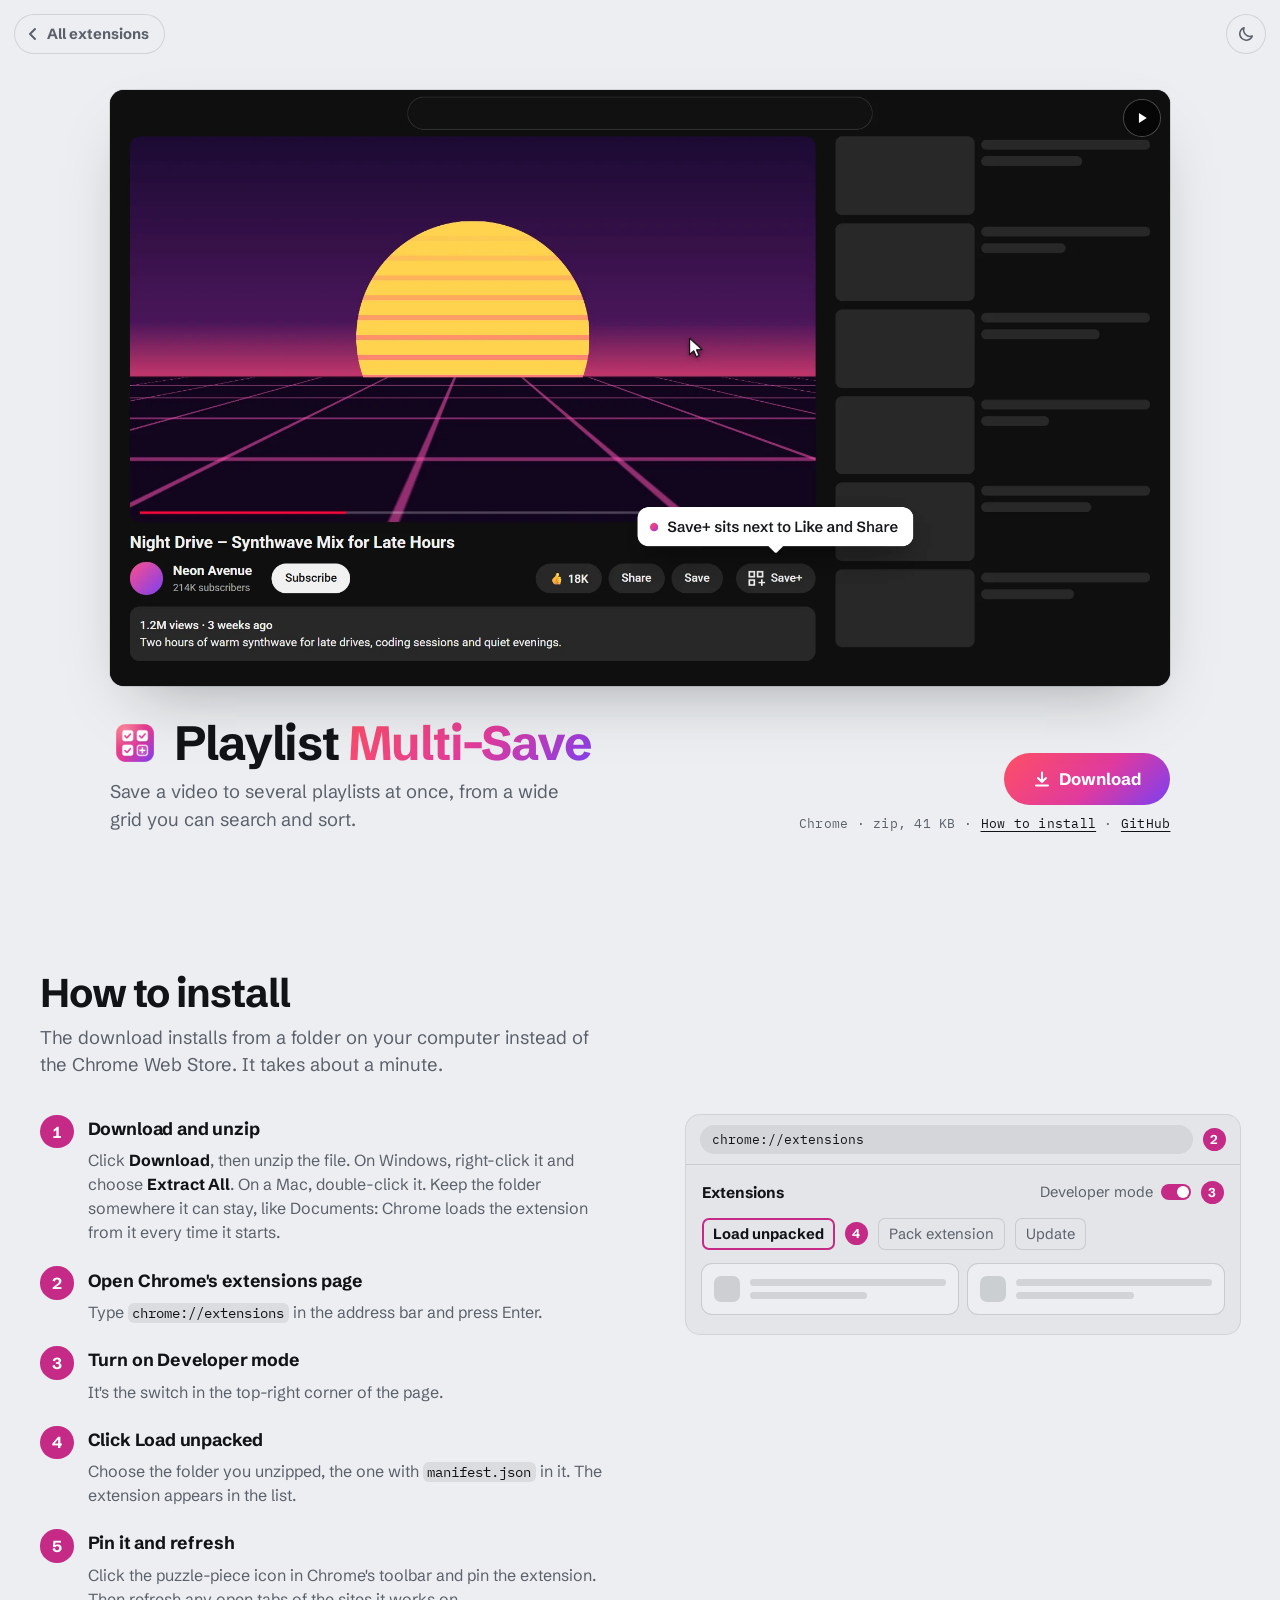
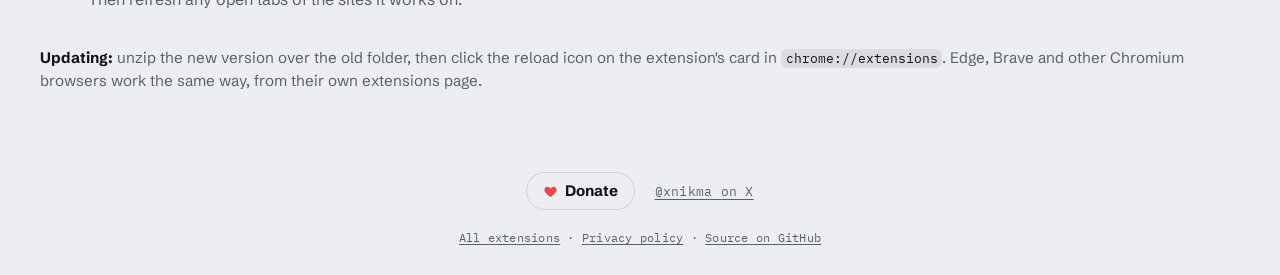
==== site/index.html @ 07debf6e "Playlist Multi-Save Co-Authored-By: Claude Opus 5.5 <noreply@anthropic.com>" ====
<!doctype html>
<html lang="en">
<head>
<meta charset="utf-8">
<meta name="viewport" content="width=device-width, initial-scale=1, viewport-fit=cover">
<title>Playlist Multi-Save</title>
<meta name="description" content="A Chrome extension that saves a YouTube video to several playlists at once.">
<link rel="icon" href="icon.png">
<link rel="preconnect" href="https://fonts.googleapis.com">
<link rel="preconnect" href="https://fonts.gstatic.com" crossorigin>
<link rel="stylesheet" href="https://fonts.googleapis.com/css2?family=IBM+Plex+Mono:wght@400;500&family=Schibsted+Grotesk:wght@400;700&display=swap">
<style>
  /* Same layout as the other extension pages: the first screen is the demo video, with a caption
     line under it (name and description on the left, the download on the right). The install
     tutorial follows below; build.ps1 in ../extensions-site fills it in between its markers. */
  :root {
    --bg: #eceef1;
    --fg: #111317;
    --muted: #5b616b;
    --frame: rgba(17, 19, 23, 0.12);
    --shadow: rgba(17, 19, 23, 0.35);
    --brand: linear-gradient(135deg, #ff4f64 0%, #e03a9e 55%, #7b3ff2 100%); /* the extension's logo */
    --on-accent: #ffffff;
    --font-display: "Schibsted Grotesk", "Segoe UI", system-ui, sans-serif;
    --font-mono: "IBM Plex Mono", ui-monospace, Consolas, monospace;
  }

  @media (prefers-color-scheme: dark) {
    :root:not([data-theme="light"]) {
      --bg: #0e0f11;
      --fg: #ececee;
      --muted: #9196a0;
      --frame: rgba(255, 255, 255, 0.09);
      --shadow: rgba(0, 0, 0, 0.6);
      color-scheme: dark;
    }
  }

  :root[data-theme="dark"] {
    --bg: #0e0f11;
    --fg: #ececee;
    --muted: #9196a0;
    --frame: rgba(255, 255, 255, 0.09);
    --shadow: rgba(0, 0, 0, 0.6);
    color-scheme: dark;
  }

  * {
    box-sizing: border-box;
  }

  @media (prefers-reduced-motion: no-preference) {
    html {
      scroll-behavior: smooth;
    }
  }

  body {
    --install-accent: #c42a86; /* the logo's pink, dark enough for white numbers */
    --install-on-accent: #ffffff;
    margin: 0;
    padding-left: max(16px, env(safe-area-inset-left, 0px));
    padding-right: max(16px, env(safe-area-inset-right, 0px));
    background: var(--bg);
    color: var(--fg);
    font: 400 1rem/1.5 var(--font-display);
  }

  main {
    display: grid;
    align-content: center;
    gap: clamp(20px, 3.5vh, 36px);
    min-height: 100svh;
    margin: 0 auto;
    padding-block: 68px clamp(20px, 5vh, 56px);
    /* Wide, but never so tall that the caption drops below the fold (16:9 video). */
    width: min(1200px, 100%, calc((100svh - 19rem) * 1.78));
    min-width: min(100%, 320px);
  }

  .stage {
    position: relative;
  }

  .shot {
    display: block;
    width: 100%;
    max-width: 100%;
    height: auto;
    border-radius: 14px;
    background: #0f0f0f;
    box-shadow: 0 0 0 1px var(--frame), 0 28px 64px -28px var(--shadow);
  }

  /* Pause / play for the looping demo: in the top corner, clear of the demo's own buttons. With a
     mouse it shows on hover or keyboard focus, and stays visible while the demo is paused. */
  .pause {
    position: absolute;
    top: 10px;
    right: 10px;
    display: grid;
    place-items: center;
    width: 36px;
    height: 36px;
    padding: 0;
    border: 0;
    border-radius: 50%;
    background: rgba(0, 0, 0, 0.6);
    box-shadow: 0 0 0 1px rgba(255, 255, 255, 0.25);
    color: #ffffff;
    cursor: pointer;
    opacity: 0;
    transition: opacity 0.15s;
  }

  .stage:hover .pause,
  .pause:focus-visible,
  .pause[data-state="paused"] {
    opacity: 1;
  }

  @media (hover: none) {
    .pause {
      opacity: 0.85;
    }
  }

  .pause:focus-visible {
    outline: 3px solid #ffffff;
    outline-offset: 2px;
  }

  .pause .play,
  .pause[data-state="paused"] .bars {
    display: none;
  }

  .pause[data-state="paused"] .play {
    display: block;
  }

  .caption {
    display: flex;
    flex-wrap: wrap;
    align-items: flex-end;
    justify-content: space-between;
    gap: 20px 40px;
  }

  .caption > div {
    min-width: 0;
  }

  h1 {
    margin: 0;
    font-size: clamp(1.9rem, 1.3rem + 2.2vw, 3rem);
    font-weight: 700;
    line-height: 1.05;
    letter-spacing: -0.025em;
    text-wrap: balance;
  }

  .multi {
    background: var(--brand);
    -webkit-background-clip: text;
    background-clip: text;
    color: transparent;
  }

  /* The extension's icon, sized to the name. */
  h1 .logo {
    display: inline-block;
    width: 1.05em;
    height: 1.05em;
    margin-right: 0.3em;
    vertical-align: -0.17em;
  }

  .lede {
    max-width: 44ch;
    margin: 0.6rem 0 0;
    color: var(--muted);
    font-size: clamp(1rem, 0.95rem + 0.3vw, 1.15rem);
    text-wrap: pretty;
  }

  .get {
    display: flex;
    flex-direction: column;
    align-items: flex-end;
    gap: 0.55rem;
  }

  .download {
    display: inline-flex;
    align-items: center;
    justify-content: center;
    gap: 0.5em;
    padding: 0.8em 1.7em;
    border-radius: 999px;
    background: var(--brand);
    color: var(--on-accent);
    font-size: 1.05rem;
    font-weight: 700;
    text-decoration: none;
    transition: filter 0.15s;
  }

  .download:hover {
    filter: brightness(1.1);
  }

  .download:focus-visible {
    outline: 3px solid var(--fg);
    outline-offset: 3px;
  }

  .meta {
    margin: 0;
    color: var(--muted);
    font-family: var(--font-mono);
    font-size: 0.8rem;
    letter-spacing: 0.02em;
  }

  .meta a {
    color: var(--fg);
    text-underline-offset: 0.2em;
    white-space: nowrap;
  }

  @media (max-width: 640px) {
    /* No need to fit one screen on a phone: the tutorial simply follows. */
    main {
      min-height: 0;
    }

    .caption {
      flex-direction: column;
      align-items: stretch;
    }

    .get {
      align-items: stretch;
      text-align: center;
    }
  }

  @media (prefers-reduced-motion: reduce) {
    .download,
    .pause {
      transition: none;
    }
  }
</style>
<!-- install-style -->
<style>
  /* How to install: shared by the hub, every extension page and install.html. Pages can set
     --install-accent and --install-on-accent to their own colour. */
  .install {
    width: min(1200px, 100%);
    margin: 0 auto;
    padding-block: clamp(40px, 8vh, 88px);
  }

  .install h2 {
    margin: 0;
    font-size: clamp(1.7rem, 1.2rem + 1.8vw, 2.5rem);
    font-weight: 700;
    line-height: 1.05;
    letter-spacing: -0.025em;
  }

  .install-lede {
    max-width: 52ch;
    margin: 0.6rem 0 0;
    color: var(--muted);
    font-size: clamp(1rem, 0.95rem + 0.3vw, 1.15rem);
    text-wrap: pretty;
  }

  .install-body {
    display: grid;
    grid-template-columns: minmax(0, 1.05fr) minmax(0, 1fr);
    gap: clamp(28px, 5vw, 64px);
    align-items: start;
    margin-top: clamp(24px, 4vh, 40px);
  }

  .install-steps {
    display: grid;
    gap: 22px;
    margin: 0;
    padding: 0;
    list-style: none;
    counter-reset: install-step;
  }

  .install-steps li {
    display: grid;
    grid-template-columns: 2.1rem minmax(0, 1fr);
    column-gap: 14px;
    counter-increment: install-step;
  }

  .install-steps li::before {
    content: counter(install-step);
    display: grid;
    place-items: center;
    width: 2.1rem;
    height: 2.1rem;
    border-radius: 50%;
    background: var(--install-accent, var(--fg));
    color: var(--install-on-accent, var(--bg));
    font-weight: 700;
    font-variant-numeric: tabular-nums;
  }

  .install h3 {
    margin: 0.2rem 0 0.15rem;
    font-size: 1.1rem;
    line-height: 1.3;
    letter-spacing: -0.01em;
  }

  .install-steps p,
  .install-note p,
  .install-more {
    margin: 0;
    color: var(--muted);
    text-wrap: pretty;
  }

  .install-steps li > :not(h3) {
    grid-column: 2;
  }

  .install b {
    color: var(--fg);
    font-weight: 700;
  }

  .install code {
    padding: 0.08em 0.35em;
    border-radius: 6px;
    background: color-mix(in srgb, var(--fg) 8%, transparent);
    color: var(--fg);
    font-family: var(--font-mono);
    font-size: 0.86em;
    overflow-wrap: anywhere;
  }

  .install-side {
    display: grid;
    gap: 20px;
  }

  /* A sketch of Chrome's extensions page with the numbered spots from the steps. */
  .install-figure {
    margin: 0;
    border-radius: 14px;
    background: color-mix(in srgb, var(--fg) 4%, var(--bg));
    box-shadow: 0 0 0 1px var(--frame);
    overflow: hidden;
    font-size: 0.92rem;
  }

  .fig-bar {
    display: flex;
    align-items: center;
    gap: 10px;
    padding: 10px 14px;
    border-bottom: 1px solid var(--frame);
  }

  .fig-url {
    flex: 1;
    min-width: 0;
    padding: 5px 12px;
    border-radius: 999px;
    background: color-mix(in srgb, var(--fg) 7%, transparent);
    font-family: var(--font-mono);
    font-size: 0.85em;
  }

  .fig-page {
    display: grid;
    gap: 14px;
    padding: 16px 16px 20px;
  }

  .fig-row {
    display: flex;
    flex-wrap: wrap;
    align-items: center;
    gap: 8px 10px;
  }

  .fig-title {
    margin-right: auto;
    font-weight: 700;
    font-size: 1.05em;
  }

  .fig-dev {
    display: inline-flex;
    align-items: center;
    gap: 8px;
    color: var(--muted);
  }

  .fig-switch {
    position: relative;
    width: 30px;
    height: 16px;
    border-radius: 999px;
    background: var(--install-accent, var(--fg));
  }

  .fig-switch::after {
    content: "";
    position: absolute;
    top: 2px;
    right: 2px;
    width: 12px;
    height: 12px;
    border-radius: 50%;
    background: var(--install-on-accent, var(--bg));
  }

  .fig-btn {
    padding: 5px 11px;
    border-radius: 7px;
    box-shadow: inset 0 0 0 1px var(--frame);
    color: var(--muted);
    white-space: nowrap;
  }

  .fig-btn.is-hot {
    box-shadow: inset 0 0 0 2px var(--install-accent, var(--fg));
    color: var(--fg);
    font-weight: 700;
  }

  .fig-num {
    display: inline-grid;
    flex: none;
    place-items: center;
    width: 1.45rem;
    height: 1.45rem;
    border-radius: 50%;
    background: var(--install-accent, var(--fg));
    color: var(--install-on-accent, var(--bg));
    font-size: 0.8rem;
    font-weight: 700;
  }

  .fig-cards {
    display: grid;
    grid-template-columns: repeat(2, minmax(0, 1fr));
    gap: 10px;
  }

  .fig-card {
    display: flex;
    align-items: center;
    gap: 10px;
    padding: 12px;
    border-radius: 10px;
    background: var(--bg);
    box-shadow: 0 0 0 1px var(--frame);
  }

  .fig-card i {
    flex: none;
    width: 26px;
    height: 26px;
    border-radius: 7px;
    background: color-mix(in srgb, var(--fg) 14%, transparent);
  }

  .fig-card span {
    flex: 1;
    display: grid;
    gap: 6px;
  }

  .fig-card span::before,
  .fig-card span::after {
    content: "";
    height: 7px;
    border-radius: 4px;
    background: color-mix(in srgb, var(--fg) 12%, transparent);
  }

  .fig-card span::after {
    width: 60%;
  }

  .install-note {
    padding: 18px 20px;
    border-radius: 14px;
    box-shadow: inset 0 0 0 1px var(--frame);
  }

  .install-note h3 {
    margin-top: 0;
  }

  .install-note p + p,
  .install-note pre + p {
    margin-top: 0.6rem;
  }

  .install-note pre {
    margin: 0.7rem 0 0;
    padding: 10px 12px;
    border-radius: 9px;
    background: color-mix(in srgb, var(--fg) 7%, transparent);
    font-size: 0.95rem;
    white-space: pre-wrap;
  }

  .install-note pre code {
    padding: 0;
    background: none;
  }

  .install-more {
    margin-top: clamp(24px, 4vh, 36px);
    font-size: 0.95rem;
  }

  /* An extension's own page only needs the MP3 Cutter note when it's that page. */
  [data-extension]:not([data-extension="mp3-cutter"]) .for-mp3-cutter {
    display: none;
  }

  @media (max-width: 860px) {
    .install-body {
      grid-template-columns: minmax(0, 1fr);
    }
  }
</style>
<!-- /install-style -->
<!-- shared-head -->
<style>
  /* Shared by every page: the light / dark switch in the top-right corner, the "All extensions"
     back button in the top-left corner (every page but the hub) and the links at the bottom.
     They're written once, in the hub's index.html, and build.ps1 copies them into the other
     pages (the back button's and page links' markup is in each page, as their addresses differ). Until a visitor picks a theme, pages follow the system setting; the choice is
     remembered for the whole site. */
  .theme-toggle {
    position: absolute;
    top: max(14px, env(safe-area-inset-top, 0px));
    right: max(14px, env(safe-area-inset-right, 0px));
    z-index: 2;
    display: grid;
    place-items: center;
    width: 40px;
    height: 40px;
    padding: 0;
    border: 0;
    border-radius: 50%;
    background: transparent;
    box-shadow: inset 0 0 0 1px var(--frame);
    color: var(--muted);
    cursor: pointer;
    transition: color 0.15s, background-color 0.15s;
  }

  .theme-toggle:hover {
    background: color-mix(in srgb, var(--fg) 7%, transparent);
    color: var(--fg);
  }

  .theme-toggle:focus-visible {
    outline: 3px solid var(--fg);
    outline-offset: 2px;
  }

  .theme-toggle .theme-sun,
  .theme-toggle[data-mode="dark"] .theme-moon {
    display: none;
  }

  .theme-toggle[data-mode="dark"] .theme-sun {
    display: block;
  }


  .back-link {
    position: absolute;
    top: max(14px, env(safe-area-inset-top, 0px));
    left: max(14px, env(safe-area-inset-left, 0px));
    z-index: 2;
    display: inline-flex;
    align-items: center;
    gap: 0.4em;
    height: 40px;
    padding: 0 16px 0 11px;
    border-radius: 999px;
    box-shadow: inset 0 0 0 1px var(--frame);
    color: var(--muted);
    font: 700 0.92rem/1 var(--font-display);
    text-decoration: none;
    transition: color 0.15s, background-color 0.15s;
  }

  .back-link:hover {
    background: color-mix(in srgb, var(--fg) 7%, transparent);
    color: var(--fg);
  }

  .back-link:focus-visible {
    outline: 3px solid var(--fg);
    outline-offset: 2px;
  }

  /* The links at the bottom of every page: the shared ones, then the page's own. */
  .site-links {
    display: flex;
    flex-wrap: wrap;
    align-items: center;
    justify-content: center;
    gap: 12px 20px;
    margin: 0;
    padding: 8px 0 18px;
    color: var(--muted);
    font-family: var(--font-mono);
    font-size: 0.8rem;
    letter-spacing: 0.02em;
  }

  .site-links a {
    color: inherit;
    text-underline-offset: 0.2em;
  }

  .site-links a:hover {
    color: var(--fg);
  }

  .site-links .site-donate {
    display: inline-flex;
    align-items: center;
    gap: 0.45em;
    padding: 0.5em 1.1em;
    border-radius: 999px;
    box-shadow: inset 0 0 0 1px var(--frame);
    color: var(--fg);
    font-family: var(--font-display);
    font-size: 0.95rem;
    font-weight: 700;
    letter-spacing: 0;
    text-decoration: none;
  }

  .site-links .site-donate:hover {
    background: color-mix(in srgb, var(--fg) 7%, transparent);
  }

  .site-links .site-donate[hidden] {
    display: none;
  }

  .footer-links {
    margin: 0;
    padding: 0 0 28px;
    color: var(--muted);
    font-family: var(--font-mono);
    font-size: 0.78rem;
    letter-spacing: 0.02em;
    text-align: center;
  }

  .footer-links a {
    color: inherit;
    text-underline-offset: 0.2em;
  }

  .footer-links a:hover {
    color: var(--fg);
  }

  .site-donate svg {
    color: #e5484d;
  }

  .site-links a:focus-visible {
    outline: 3px solid var(--fg);
    outline-offset: 3px;
    border-radius: 4px;
  }

  @media (prefers-reduced-motion: reduce) {
    .theme-toggle,
    .back-link {
      transition: none;
    }
  }
</style>
<script>
  // The visitor's saved choice goes on before the page is drawn, so it doesn't flash.
  try {
    const theme = localStorage.getItem('theme');
    if (theme === 'light' || theme === 'dark') document.documentElement.dataset.theme = theme;
  } catch {}
</script>
<!-- /shared-head -->
</head>
<body data-extension="multi-save">
  <!-- theme-button -->
  <button class="theme-toggle" type="button" aria-label="Switch to dark mode" title="Switch to dark mode">
    <svg class="theme-moon" width="18" height="18" viewBox="0 0 24 24" aria-hidden="true"><path d="M20.4 14.6A8.6 8.6 0 0 1 9.4 3.6a8.6 8.6 0 1 0 11 11Z" fill="none" stroke="currentColor" stroke-width="2" stroke-linejoin="round"/></svg>
    <svg class="theme-sun" width="18" height="18" viewBox="0 0 24 24" aria-hidden="true"><circle cx="12" cy="12" r="4.2" fill="none" stroke="currentColor" stroke-width="2"/><path d="M12 2.5v2.2M12 19.3v2.2M2.5 12h2.2M19.3 12h2.2M5.3 5.3l1.6 1.6M17.1 17.1l1.6 1.6M5.3 18.7l1.6-1.6M17.1 6.9l1.6-1.6" fill="none" stroke="currentColor" stroke-width="2" stroke-linecap="round"/></svg>
  </button>
  <script>
    (() => {
      const button = document.querySelector('.theme-toggle');
      const system = matchMedia('(prefers-color-scheme: dark)');
      const current = () => document.documentElement.dataset.theme || (system.matches ? 'dark' : 'light');
      const sync = () => {
        const dark = current() === 'dark';
        const label = dark ? 'Switch to light mode' : 'Switch to dark mode';
        button.dataset.mode = dark ? 'dark' : 'light';
        button.setAttribute('aria-label', label);
        button.title = label;
      };
      button.addEventListener('click', () => {
        const next = current() === 'dark' ? 'light' : 'dark';
        document.documentElement.dataset.theme = next;
        try {
          localStorage.setItem('theme', next);
        } catch {}
        sync();
      });
      system.addEventListener('change', sync);
      sync();
    })();
  </script>
  <!-- /theme-button -->
  <a class="back-link" href="../"><svg width="16" height="16" viewBox="0 0 16 16" aria-hidden="true"><path d="M10 3 5 8l5 5" fill="none" stroke="currentColor" stroke-width="2" stroke-linecap="round" stroke-linejoin="round"/></svg>All extensions</a>

  <main>
    <div class="stage">
      <video class="shot" width="1920" height="1080" poster="poster.webp" autoplay muted loop playsinline preload="auto"
             aria-label="Demo: on a YouTube video, Save+ opens a grid of all your playlists. Three are ticked, the grid is sorted by name, resized, switched to a compact list and searched, and Save adds the video to all three at once.">
        <source src="demo.mp4" type="video/mp4">
      </video>
      <button class="pause" type="button" data-state="playing" aria-label="Pause the demo">
        <svg class="bars" width="14" height="14" viewBox="0 0 16 16" aria-hidden="true"><path d="M4 2.5h2.6v11H4zM9.4 2.5H12v11H9.4z" fill="currentColor"/></svg>
        <svg class="play" width="14" height="14" viewBox="0 0 16 16" aria-hidden="true"><path d="M4.5 2.4v11.2L13.4 8z" fill="currentColor"/></svg>
      </button>
    </div>
    <div class="caption">
      <div>
        <h1><img class="logo" src="icon.png" width="128" height="128" alt="">Playlist <span class="multi">Multi-Save</span></h1>
        <p class="lede">Save a video to several playlists at once, from a wide grid you can search and sort.</p>
      </div>
      <div class="get">
        <a class="download" href="playlist-multi-save.zip" download>
          <svg width="18" height="18" viewBox="0 0 18 18" aria-hidden="true">
            <path d="M9 2.5v9M5 8l4 4 4-4M3 15.5h12" fill="none" stroke="currentColor" stroke-width="2" stroke-linecap="round" stroke-linejoin="round"/>
          </svg>
          Download
        </a>
        <p class="meta">Chrome · zip, 41 KB · <a href="#install">How to install</a> · <a href="https://github.com/lewandowski1/Youtube-Multi-Playlist-Saver">GitHub</a></p>
      </div>
    </div>
  </main>

  <!-- install -->
  <section class="install" id="install" aria-labelledby="install-title">
    <h2 id="install-title">How to install</h2>
    <p class="install-lede">The download installs from a folder on your computer instead of the Chrome Web Store. It takes about a minute.</p>

    <div class="install-body">
      <ol class="install-steps">
        <li>
          <h3>Download and unzip</h3>
          <p>Click <b>Download</b>, then unzip the file. On Windows, right-click it and choose <b>Extract All</b>. On a Mac, double-click it. Keep the folder somewhere it can stay, like Documents: Chrome loads the extension from it every time it starts.</p>
        </li>
        <li>
          <h3>Open Chrome's extensions page</h3>
          <p>Type <code>chrome://extensions</code> in the address bar and press Enter.</p>
        </li>
        <li>
          <h3>Turn on Developer mode</h3>
          <p>It's the switch in the top-right corner of the page.</p>
        </li>
        <li>
          <h3>Click Load unpacked</h3>
          <p>Choose the folder you unzipped, the one with <code>manifest.json</code> in it. The extension appears in the list.</p>
        </li>
        <li>
          <h3>Pin it and refresh</h3>
          <p>Click the puzzle-piece icon in Chrome's toolbar and pin the extension. Then refresh any open tabs of the sites it works on.</p>
        </li>
      </ol>

      <div class="install-side">
        <figure class="install-figure" aria-hidden="true">
          <div class="fig-bar"><span class="fig-url">chrome://extensions</span><span class="fig-num">2</span></div>
          <div class="fig-page">
            <div class="fig-row"><span class="fig-title">Extensions</span><span class="fig-dev">Developer mode <span class="fig-switch"></span></span><span class="fig-num">3</span></div>
            <div class="fig-row"><span class="fig-btn is-hot">Load unpacked</span><span class="fig-num">4</span><span class="fig-btn">Pack extension</span><span class="fig-btn">Update</span></div>
            <div class="fig-cards"><div class="fig-card"><i></i><span></span></div><div class="fig-card"><i></i><span></span></div></div>
          </div>
        </figure>

        <div class="install-note for-mp3-cutter">
          <h3>YouTube MP3 Cutter: install its helper first</h3>
          <p>The cutting and downloading is done by a small helper app on your computer. Install it before step 2.</p>
          <p><b>Windows</b> (needs Python 3.10 or newer): open the unzipped folder, right-click an empty spot, choose <b>Open in Terminal</b>, and run:</p>
          <pre><code>powershell -ExecutionPolicy Bypass -File host\install.ps1</code></pre>
          <p><b>Mac</b> (needs <a href="https://brew.sh">Homebrew</a>): open Terminal, type <code>bash</code> and a space, drag <code>install.sh</code> from the <code>host</code> folder inside the unzipped folder into the window, and press Return.</p>
          <p>In step 4, choose the <code>extension</code> folder inside the unzipped folder.</p>
        </div>
      </div>
    </div>

    <p class="install-more"><b>Updating:</b> unzip the new version over the old folder, then click the reload icon on the extension's card in <code>chrome://extensions</code>. Edge, Brave and other Chromium browsers work the same way, from their own extensions page.</p>
  </section>
  <!-- /install -->

  <footer>
    <!-- site-links -->
      <p class="site-links">
        <a class="site-donate" href="https://ko-fi.com/nikma"><svg width="15" height="15" viewBox="0 0 24 24" aria-hidden="true"><path d="M12 20.5s-7.5-4.6-9.3-9.1C1.4 8.2 3.4 4.5 7 4.5c2.1 0 3.6 1.1 5 3 1.4-1.9 2.9-3 5-3 3.6 0 5.6 3.7 4.3 6.9-1.8 4.5-9.3 9.1-9.3 9.1Z" fill="currentColor"/></svg>Donate</a>
        <a href="https://x.com/xnikma">@xnikma on X</a>
      </p>
      <!-- /site-links -->
    <p class="footer-links"><a href="../">All extensions</a> · <a href="../privacy.html">Privacy policy</a> · <a href="https://github.com/lewandowski1/Youtube-Multi-Playlist-Saver">Source on GitHub</a></p>
  </footer>

  <script>
    // The demo loops on its own; the button pauses it. With reduced motion it starts paused.
    (() => {
      const video = document.querySelector('.stage video');
      const button = document.querySelector('.stage .pause');
      if (matchMedia('(prefers-reduced-motion: reduce)').matches) {
        video.removeAttribute('autoplay');
        video.pause();
      }
      const sync = () => {
        button.dataset.state = video.paused ? 'paused' : 'playing';
        button.setAttribute('aria-label', video.paused ? 'Play the demo' : 'Pause the demo');
      };
      button.addEventListener('click', () => (video.paused ? video.play() : video.pause()));
      video.addEventListener('play', sync);
      video.addEventListener('pause', sync);
      sync();
    })();
  </script>
</body>
</html>
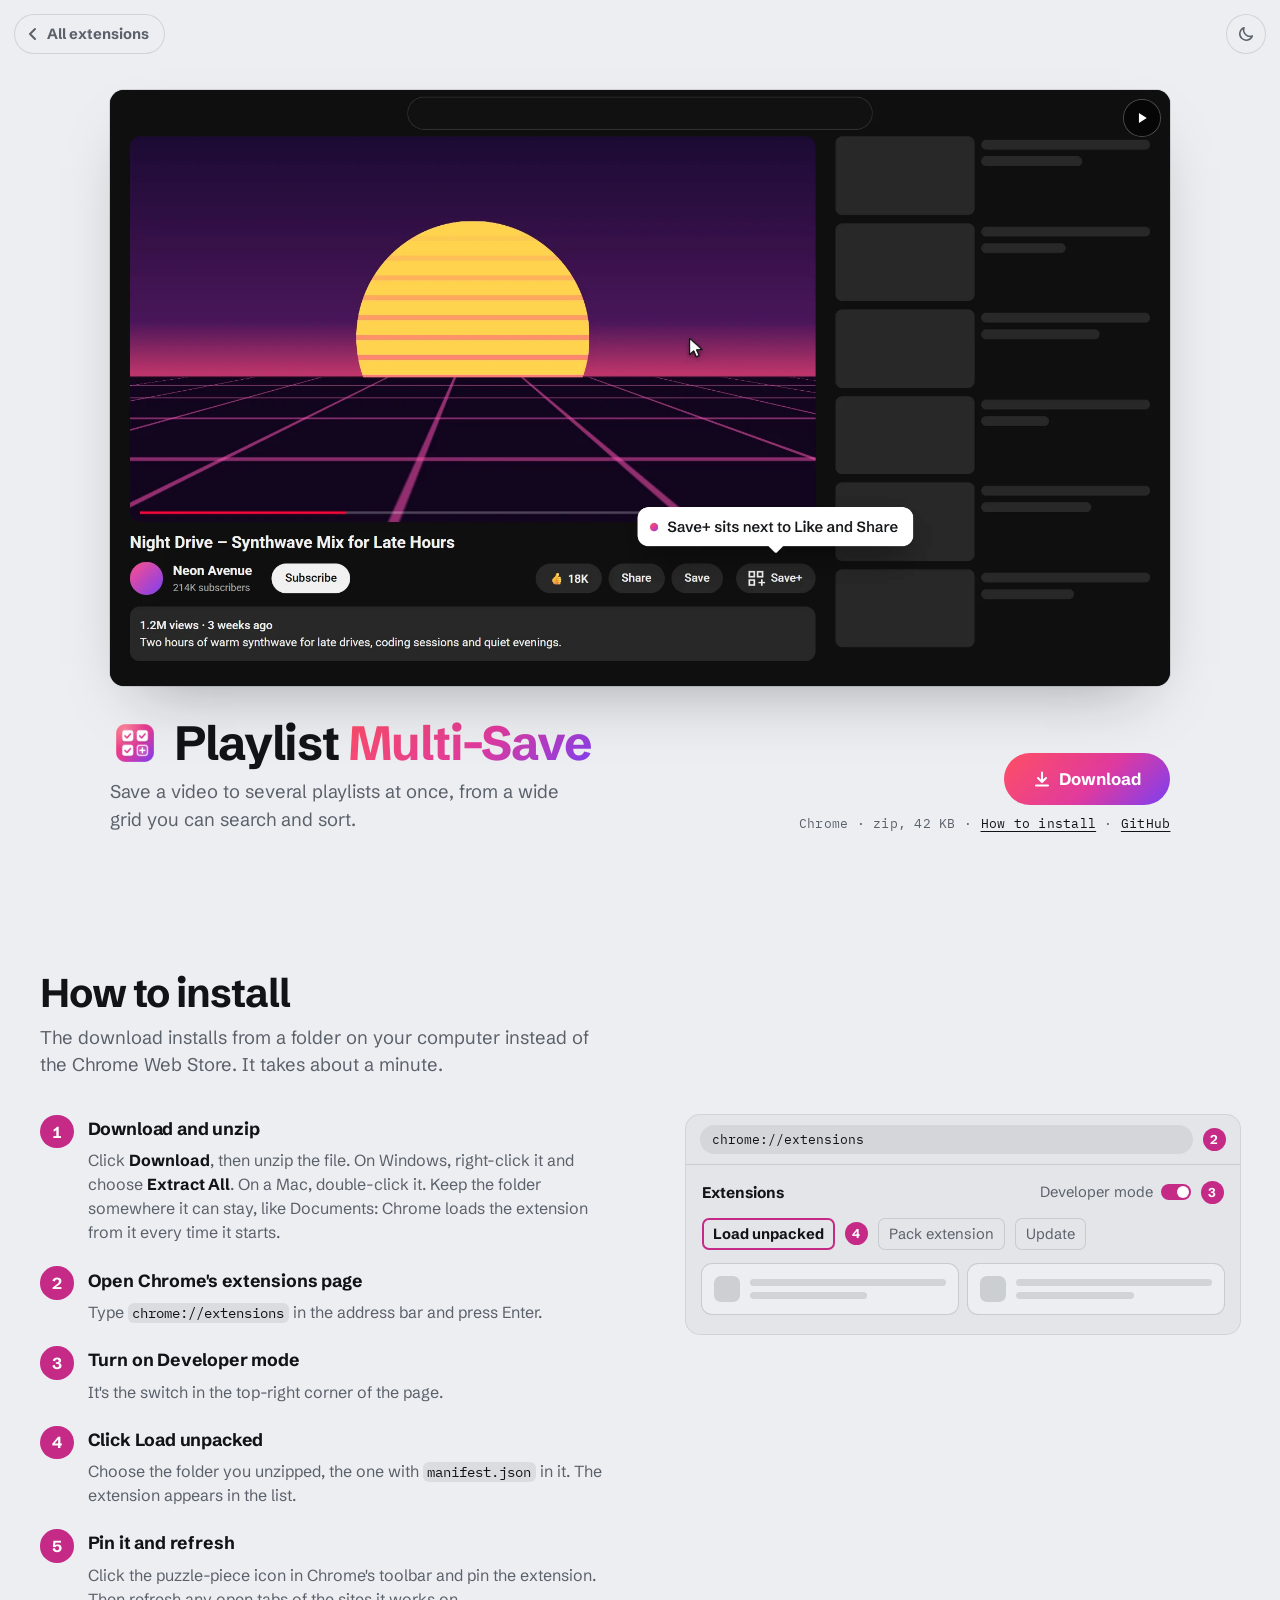
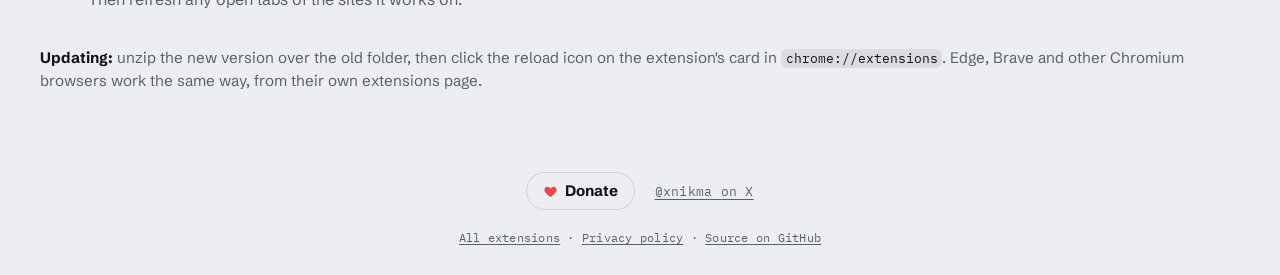
==== commit 23659c96: "Show progress while saving Saving or removing many playlists takes a while, so the dialog now shows " ====
--- a/site/index.html
+++ b/site/index.html
@@ -765,7 +765,7 @@
           </svg>
           Download
         </a>
-        <p class="meta">Chrome · zip, 41 KB · <a href="#install">How to install</a> · <a href="https://github.com/lewandowski1/Youtube-Multi-Playlist-Saver">GitHub</a></p>
+        <p class="meta">Chrome · zip, 42 KB · <a href="#install">How to install</a> · <a href="https://github.com/lewandowski1/Youtube-Multi-Playlist-Saver">GitHub</a></p>
       </div>
     </div>
   </main>
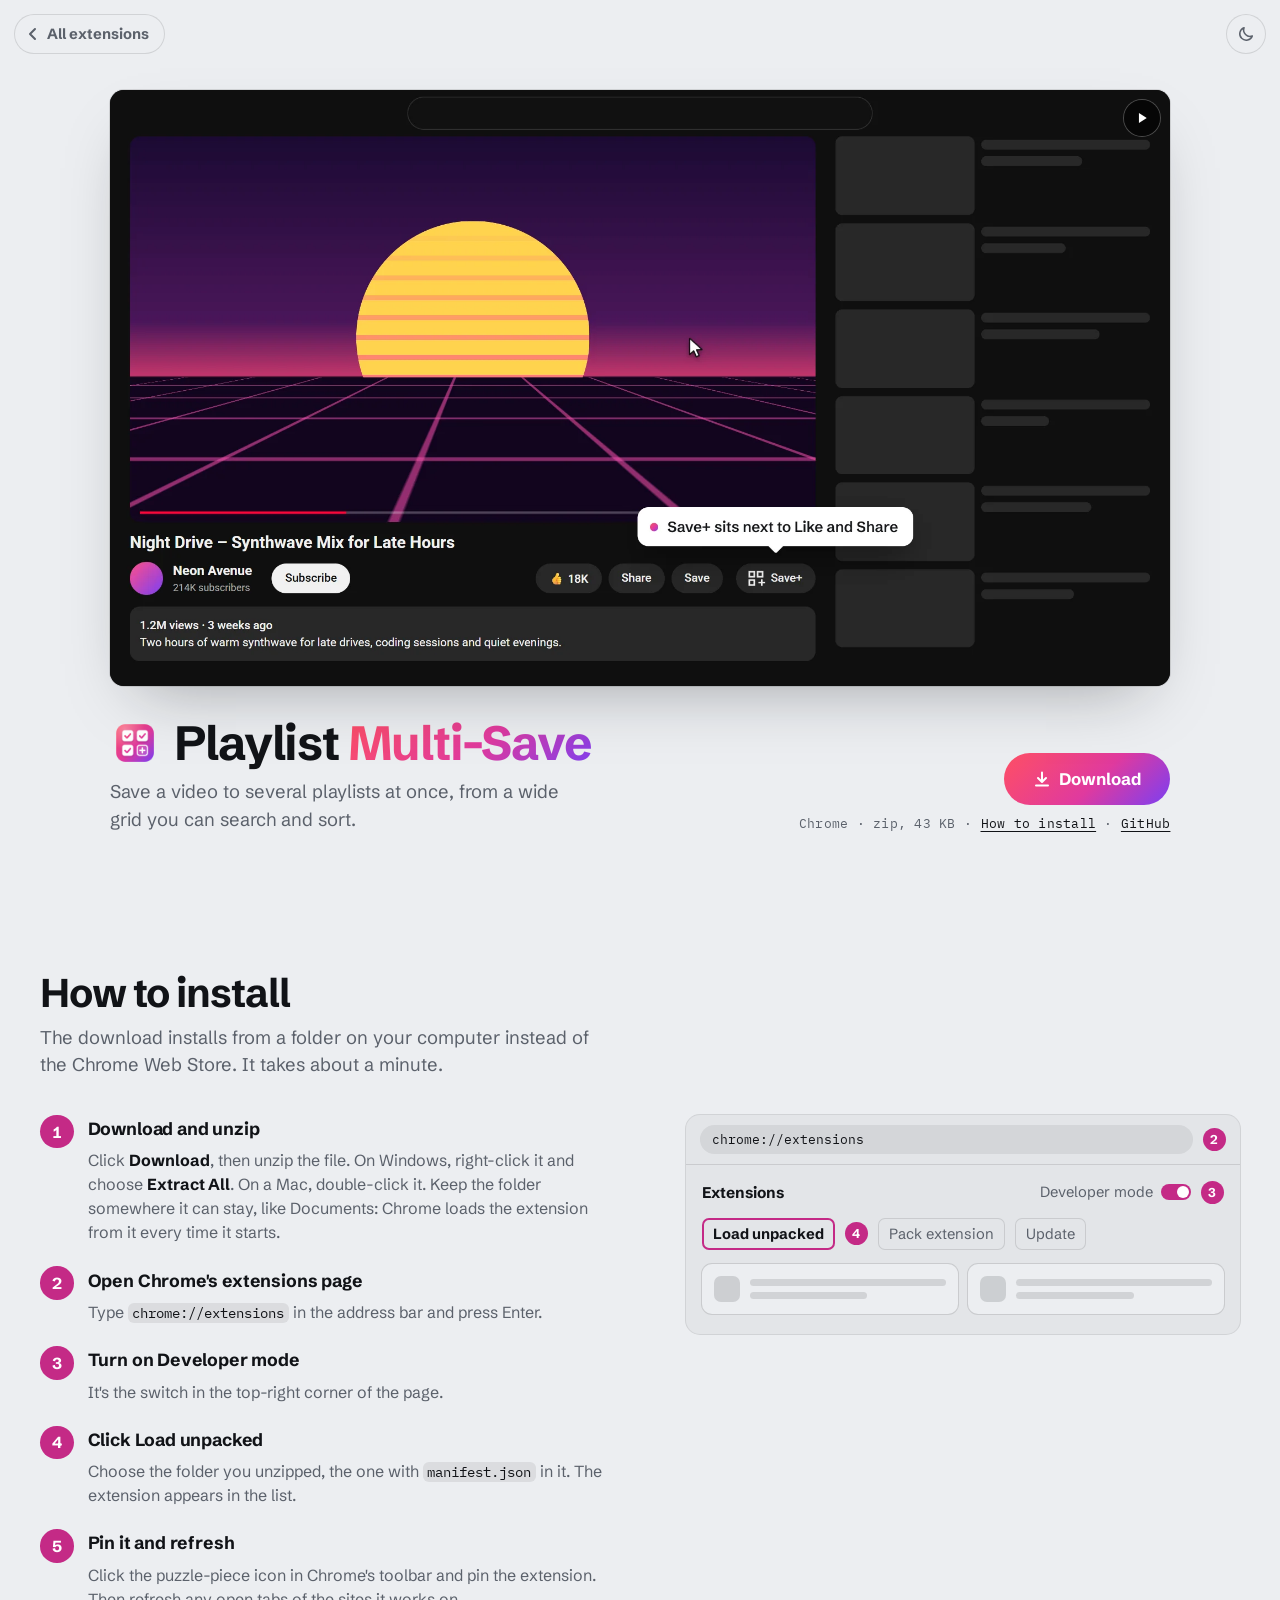
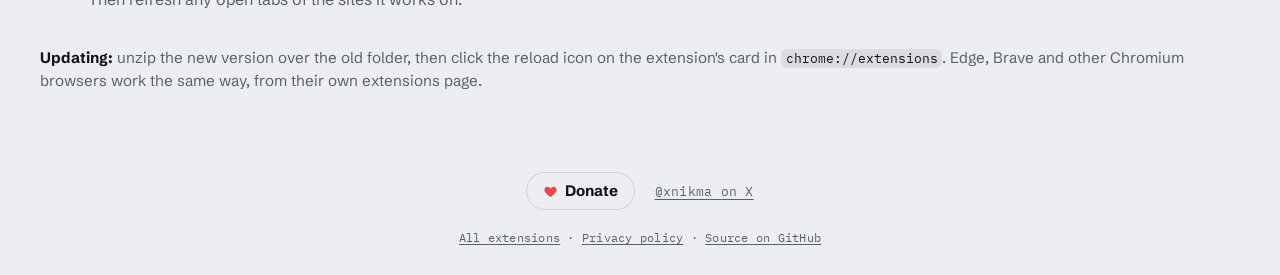
==== commit 3f9f8a0a: "Keep ticks right while YouTube catches up after a save Right after a save, YouTube already moves the" ====
--- a/site/index.html
+++ b/site/index.html
@@ -765,7 +765,7 @@
           </svg>
           Download
         </a>
-        <p class="meta">Chrome · zip, 42 KB · <a href="#install">How to install</a> · <a href="https://github.com/lewandowski1/Youtube-Multi-Playlist-Saver">GitHub</a></p>
+        <p class="meta">Chrome · zip, 43 KB · <a href="#install">How to install</a> · <a href="https://github.com/lewandowski1/Youtube-Multi-Playlist-Saver">GitHub</a></p>
       </div>
     </div>
   </main>
